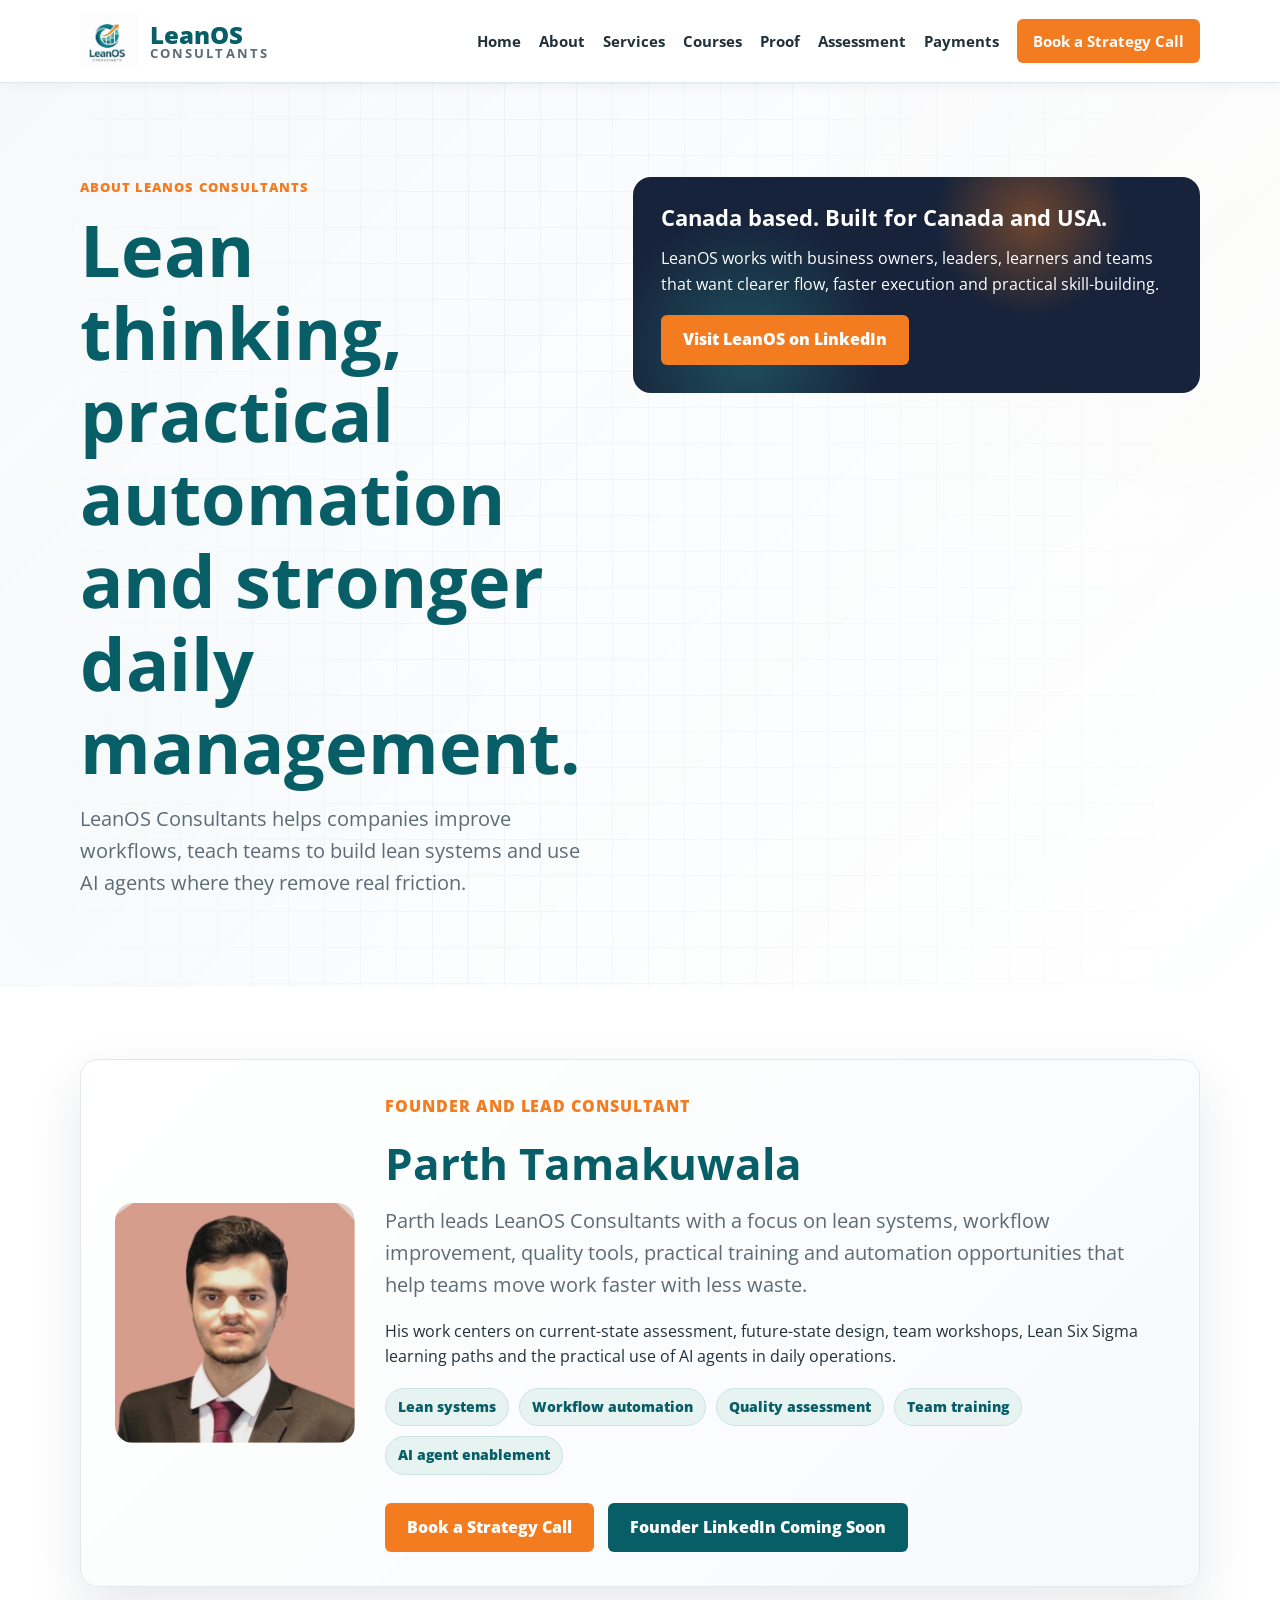
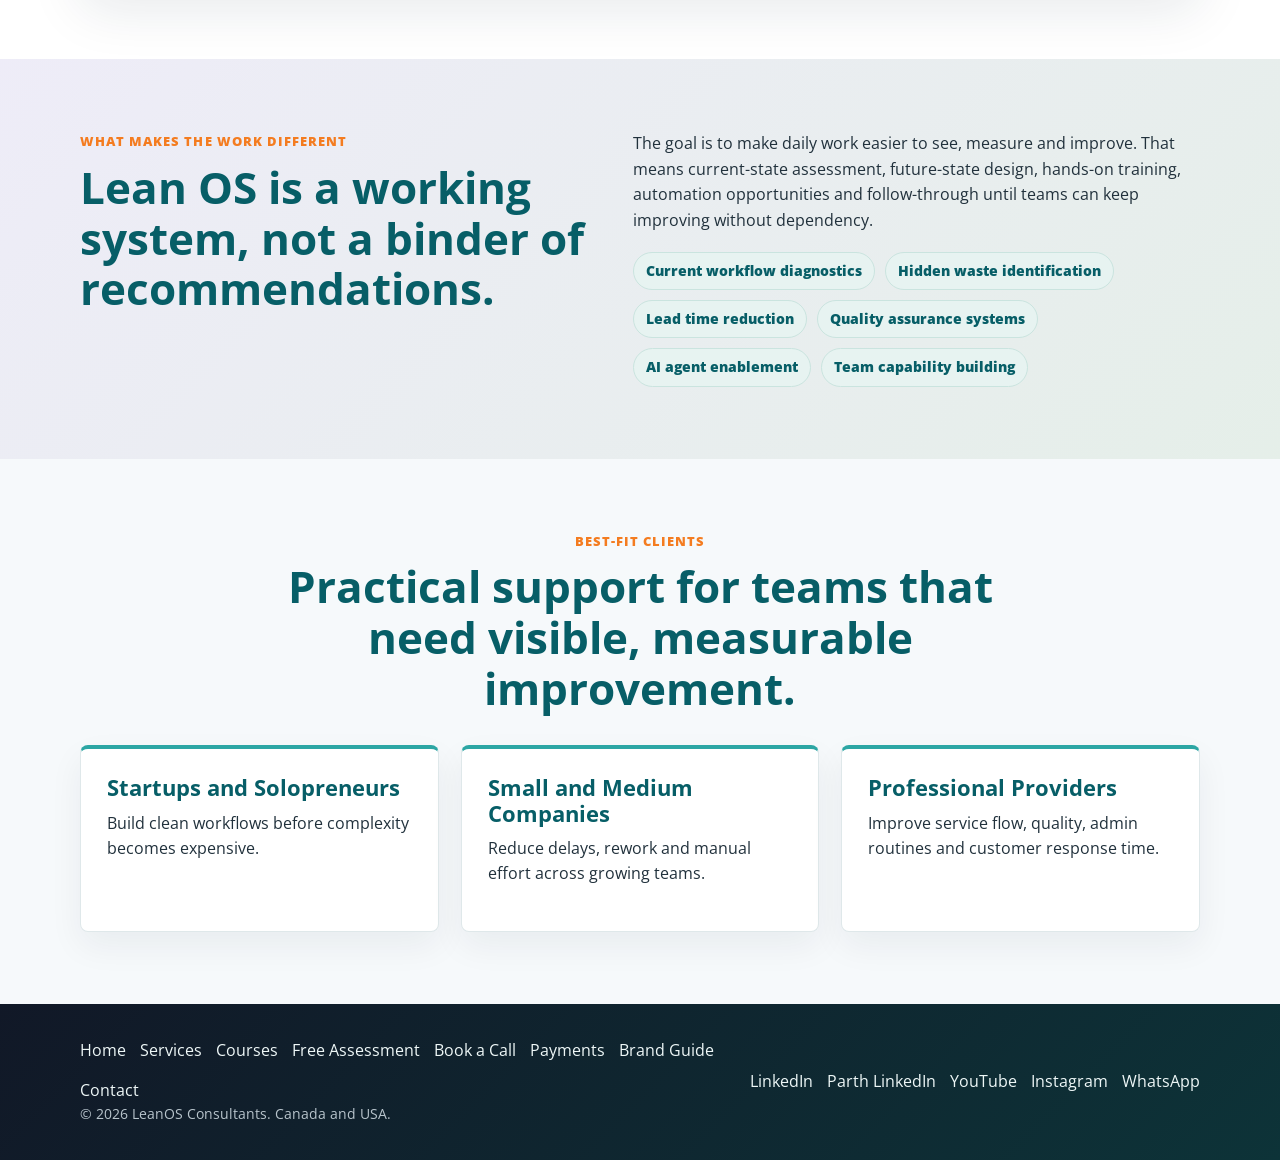
==== about.html @ dd46c3eb "Add files via upload" ====
<!DOCTYPE html>
<html lang="en">
<head>
  <meta charset="UTF-8">
  <meta name="viewport" content="width=device-width, initial-scale=1.0">
  <title>About | LeanOS Consultants</title>
  <meta name="description" content="Learn about LeanOS Consultants, a Canada-based consulting and training company serving clients across Canada and the USA.">
  <link rel="stylesheet" href="style.css">
</head>

<body>
<div id="header-placeholder"></div>

<main>
  <section class="hero">
    <div class="container split">
      <div>
        <p class="eyebrow">About LeanOS Consultants</p>
        <h1>Lean thinking, practical automation and stronger daily management.</h1>
        <p class="lead">
          LeanOS Consultants helps companies improve workflows, teach teams to build lean systems and use AI agents where they remove real friction.
        </p>
      </div>

      <div class="visual-card">
        <h3>Canada based. Built for Canada and USA.</h3>
        <p>LeanOS works with business owners, leaders, learners and teams that want clearer flow, faster execution and practical skill-building.</p>
        <a class="btn-primary" href="https://www.linkedin.com/company/leanos-consultants/" target="_blank" rel="noopener">Visit LeanOS on LinkedIn</a>
      </div>
    </div>
  </section>

  <section>
    <div class="container">
      <div class="founder-card">
        <div class="founder-photo">
          <img src="assets/images/parth-founder.jpg" alt="Parth Tamakuwala, founder of LeanOS Consultants">
        </div>
        <div>
          <p class="founder-meta">Founder and Lead Consultant</p>
          <h2>Parth Tamakuwala</h2>
          <p class="lead">
            Parth leads LeanOS Consultants with a focus on lean systems, workflow improvement, quality tools, practical training and automation opportunities that help teams move work faster with less waste.
          </p>
          <p>
            His work centers on current-state assessment, future-state design, team workshops, Lean Six Sigma learning paths and the practical use of AI agents in daily operations.
          </p>
          <div class="pill-row">
            <span class="pill">Lean systems</span>
            <span class="pill">Workflow automation</span>
            <span class="pill">Quality assessment</span>
            <span class="pill">Team training</span>
            <span class="pill">AI agent enablement</span>
          </div>
          <div class="button-row">
            <a class="btn-primary page-link" href="contact.html">Book a Strategy Call</a>
            <a class="btn-secondary" href="#" aria-label="Parth Tamakuwala LinkedIn profile placeholder">Founder LinkedIn Coming Soon</a>
          </div>
        </div>
      </div>
    </div>
  </section>

  <section class="story-band">
    <div class="container split">
      <div class="section-heading">
        <p class="eyebrow">What makes the work different</p>
        <h2>Lean OS is a working system, not a binder of recommendations.</h2>
      </div>

      <div>
        <p>
          The goal is to make daily work easier to see, measure and improve. That means current-state assessment, future-state design, hands-on training, automation opportunities and follow-through until teams can keep improving without dependency.
        </p>
        <div class="pill-row">
          <span class="pill">Current workflow diagnostics</span>
          <span class="pill">Hidden waste identification</span>
          <span class="pill">Lead time reduction</span>
          <span class="pill">Quality assurance systems</span>
          <span class="pill">AI agent enablement</span>
          <span class="pill">Team capability building</span>
        </div>
      </div>
    </div>
  </section>

  <section class="alt-bg">
    <div class="container">
      <div class="section-heading center">
        <p class="eyebrow">Best-fit clients</p>
        <h2>Practical support for teams that need visible, measurable improvement.</h2>
      </div>
      <div class="cards">
        <div class="card">
          <h3>Startups and Solopreneurs</h3>
          <p>Build clean workflows before complexity becomes expensive.</p>
        </div>
        <div class="card">
          <h3>Small and Medium Companies</h3>
          <p>Reduce delays, rework and manual effort across growing teams.</p>
        </div>
        <div class="card">
          <h3>Professional Providers</h3>
          <p>Improve service flow, quality, admin routines and customer response time.</p>
        </div>
      </div>
    </div>
  </section>
</main>

<div id="footer-placeholder"></div>
<script src="layout.js"></script>
</body>
</html>
---- style.css ----
@import url("https://fonts.googleapis.com/css2?family=Open+Sans:wght@400;600;700;800;900&display=swap");

/* ===== LeanOS Consultants brand system ===== */
:root {
  --white: #ffffff;
  --ink: #21313c;
  --muted: #5d6b76;
  --line: #dfe8ea;
  --light-bg: #f6f9fb;
  --panel: #ffffff;
  --deep-teal: #075e67;
  --deep-teal-hover: #064c54;
  --medium-teal: #2ca6a4;
  --mint: #b8ddd6;
  --orange: #f47c20;
  --orange-hover: #d96610;
  --navy: #17233a;
  --blue: #335c81;
  --gold: #f2b84b;
  --sage: #dce9df;
  --lavender: #ece9f7;
  --charcoal: #111827;
}

* {
  box-sizing: border-box;
}

html,
body {
  margin: 0;
  min-height: 100%;
}

body {
  color: var(--ink);
  font-family: "Open Sans", Calibri, Arial, sans-serif;
  line-height: 1.6;
  background:
    linear-gradient(180deg, rgba(246, 249, 251, 0.7), rgba(255, 255, 255, 0) 420px),
    var(--white);
  display: flex;
  flex-direction: column;
}

main {
  flex: 1;
}

a {
  color: inherit;
}

.container {
  width: min(1120px, calc(100% - 40px));
  margin: 0 auto;
}

section {
  padding: 72px 0;
}

.section-heading {
  max-width: 760px;
  margin-bottom: 32px;
}

.section-heading.center {
  text-align: center;
  margin-left: auto;
  margin-right: auto;
}

.eyebrow {
  color: var(--orange);
  font-size: 13px;
  font-weight: 800;
  letter-spacing: 0.08em;
  margin: 0 0 10px;
  text-transform: uppercase;
}

h1,
h2,
h3 {
  color: var(--deep-teal);
  font-family: "Open Sans", Calibri, Arial, sans-serif;
  line-height: 1.15;
  margin: 0 0 16px;
}

h1 {
  font-size: clamp(40px, 6vw, 72px);
  max-width: 880px;
}

h2 {
  font-size: clamp(30px, 4vw, 44px);
}

h3 {
  font-size: 22px;
}

p {
  margin: 0 0 18px;
}

.lead {
  color: var(--muted);
  font-size: 20px;
  max-width: 760px;
}

.muted {
  color: var(--muted);
}

/* ===== Header ===== */
header {
  backdrop-filter: blur(18px);
  background: rgba(255, 255, 255, 0.88);
  border-bottom: 1px solid var(--line);
  box-shadow: 0 2px 12px rgba(7, 94, 103, 0.06);
  position: sticky;
  top: 0;
  z-index: 1000;
}

header .container {
  display: flex;
  align-items: center;
  justify-content: space-between;
  gap: 24px;
  padding: 12px 0;
}

.logo {
  display: flex;
  align-items: center;
  gap: 12px;
  text-decoration: none;
}

.logo img {
  width: 58px;
  height: 58px;
  object-fit: contain;
}

.brand-text {
  display: flex;
  flex-direction: column;
  line-height: 1;
}

.brand-main {
  color: var(--deep-teal);
  font-size: 24px;
  font-weight: 800;
}

.brand-sub {
  color: var(--muted);
  font-size: 13px;
  font-weight: 700;
  letter-spacing: 0.16em;
  text-transform: uppercase;
}

nav {
  display: flex;
  align-items: center;
  gap: 18px;
  flex-wrap: wrap;
}

nav a {
  color: var(--ink);
  font-size: 15px;
  font-weight: 700;
  text-decoration: none;
}

nav a:hover {
  color: var(--orange);
}

nav .nav-cta {
  background: var(--orange);
  border-radius: 6px;
  color: var(--white);
  padding: 10px 16px;
}

nav .nav-cta:hover {
  background: var(--orange-hover);
  color: var(--white);
}

/* ===== Layout primitives ===== */
.hero {
  background:
    linear-gradient(135deg, rgba(246, 249, 251, 0.96), rgba(255, 255, 255, 0.9)),
    radial-gradient(circle at 92% 18%, rgba(242, 184, 75, 0.22), transparent 30%),
    radial-gradient(circle at 12% 80%, rgba(44, 166, 164, 0.2), transparent 32%);
  overflow: hidden;
  padding: 94px 0 70px;
  position: relative;
}

.hero::after {
  background-image:
    linear-gradient(rgba(7, 94, 103, 0.06) 1px, transparent 1px),
    linear-gradient(90deg, rgba(7, 94, 103, 0.06) 1px, transparent 1px);
  background-size: 36px 36px;
  content: "";
  inset: 0;
  mask-image: linear-gradient(90deg, transparent, #000 40%, transparent);
  opacity: 0.8;
  pointer-events: none;
  position: absolute;
}

.hero > .container {
  position: relative;
  z-index: 1;
}

.hero-grid {
  align-items: center;
  display: grid;
  gap: 40px;
  grid-template-columns: minmax(0, 1.25fr) minmax(280px, 0.75fr);
}

.hero-panel {
  background: var(--white);
  border: 1px solid var(--line);
  border-radius: 8px;
  box-shadow: 0 16px 40px rgba(7, 94, 103, 0.12);
  padding: 28px;
}

.hero-visual {
  background:
    linear-gradient(145deg, rgba(23, 35, 58, 0.94), rgba(7, 94, 103, 0.92)),
    var(--navy);
  border: 1px solid rgba(255, 255, 255, 0.12);
  border-radius: 18px;
  box-shadow: 0 28px 70px rgba(23, 35, 58, 0.28);
  color: var(--white);
  min-height: 430px;
  overflow: hidden;
  padding: 28px;
  position: relative;
  transform: rotate(1deg);
}

.hero-visual::before {
  background: linear-gradient(90deg, var(--orange), var(--gold), var(--medium-teal));
  content: "";
  height: 5px;
  left: 0;
  position: absolute;
  right: 0;
  top: 0;
}

.hero-visual img {
  background: var(--white);
  border-radius: 14px;
  box-shadow: 0 12px 30px rgba(0, 0, 0, 0.2);
  height: 84px;
  object-fit: contain;
  padding: 8px;
  width: 84px;
}

.hero-visual .visual-photo {
  background: transparent;
  border-radius: 16px;
  box-shadow: 0 18px 42px rgba(0, 0, 0, 0.26);
  display: block;
  height: 230px;
  margin: -4px 0 20px;
  object-fit: cover;
  padding: 0;
  width: 100%;
}

.visual-top {
  align-items: center;
  display: flex;
  justify-content: space-between;
  margin-bottom: 28px;
}

.visual-top p,
.visual-top h3,
.workflow-card p,
.metric-chip p {
  color: inherit;
  margin: 0;
}

.visual-top h3 {
  color: var(--white);
  font-size: 26px;
}

.workflow-map {
  display: grid;
  gap: 14px;
}

.workflow-card {
  align-items: center;
  background: rgba(255, 255, 255, 0.1);
  border: 1px solid rgba(255, 255, 255, 0.16);
  border-radius: 14px;
  display: grid;
  gap: 12px;
  grid-template-columns: 38px 1fr;
  padding: 16px;
}

.workflow-card span {
  align-items: center;
  background: var(--orange);
  border-radius: 50%;
  color: var(--white);
  display: inline-flex;
  font-weight: 900;
  height: 38px;
  justify-content: center;
  width: 38px;
}

.workflow-card strong {
  color: var(--white);
  display: block;
  margin-bottom: 2px;
}

.metric-row {
  display: grid;
  gap: 12px;
  grid-template-columns: repeat(2, minmax(0, 1fr));
  margin-top: 22px;
}

.metric-chip {
  background: rgba(255, 255, 255, 0.92);
  border-radius: 14px;
  color: var(--ink);
  padding: 16px;
}

.metric-chip strong {
  color: var(--deep-teal);
  display: block;
  font-size: 26px;
  line-height: 1;
  margin-bottom: 6px;
}

.hero-panel img {
  display: block;
  margin: 0 auto 20px;
  max-width: 190px;
  width: 70%;
}

.proof-list {
  display: grid;
  gap: 14px;
  margin: 0;
  padding: 0;
}

.proof-list li {
  border-top: 1px solid var(--line);
  color: var(--ink);
  list-style: none;
  padding-top: 14px;
}

.button-row {
  display: flex;
  flex-wrap: wrap;
  gap: 14px;
  margin-top: 28px;
}

.btn-primary,
.btn-secondary,
.primary-btn {
  align-items: center;
  border: 0;
  border-radius: 6px;
  cursor: pointer;
  display: inline-flex;
  font-family: inherit;
  font-size: 16px;
  font-weight: 800;
  justify-content: center;
  min-height: 48px;
  padding: 12px 22px;
  text-decoration: none;
  transition: background 0.2s ease, color 0.2s ease, box-shadow 0.2s ease, transform 0.2s ease;
}

.btn-primary,
.primary-btn {
  background: var(--orange);
  color: var(--white);
}

.btn-primary:hover,
.primary-btn:hover {
  background: var(--orange-hover);
  box-shadow: 0 10px 24px rgba(244, 124, 32, 0.22);
  transform: translateY(-2px);
}

.btn-secondary {
  background: var(--deep-teal);
  color: var(--white);
}

.btn-secondary:hover {
  background: var(--deep-teal-hover);
  box-shadow: 0 10px 24px rgba(7, 94, 103, 0.18);
  transform: translateY(-2px);
}

.text-link {
  color: var(--deep-teal);
  font-weight: 800;
  text-decoration-color: var(--medium-teal);
}

.alt-bg {
  background: var(--light-bg);
}

.split {
  align-items: start;
  display: grid;
  gap: 40px;
  grid-template-columns: minmax(0, 0.95fr) minmax(0, 1.05fr);
}

.cards,
.offer-grid,
.case-grid,
.course-grid,
.testimonial-grid {
  display: grid;
  gap: 22px;
  grid-template-columns: repeat(3, minmax(0, 1fr));
}

.card,
.offer-card,
.case-card,
.course-card,
.testimonial-card,
.contact-card,
.brand-card {
  background: var(--panel);
  border: 1px solid var(--line);
  border-radius: 8px;
  box-shadow: 0 14px 34px rgba(23, 35, 58, 0.06);
  padding: 26px;
  transition: border-color 0.2s ease, box-shadow 0.2s ease, transform 0.2s ease;
}

.card {
  border-top: 4px solid var(--medium-teal);
}

.card:hover,
.offer-card:hover,
.case-card:hover,
.course-card:hover,
.testimonial-card:hover,
.contact-card:hover,
.brand-card:hover {
  border-color: rgba(44, 166, 164, 0.45);
  box-shadow: 0 20px 44px rgba(23, 35, 58, 0.11);
  transform: translateY(-5px);
}

.card h3,
.offer-card h3,
.case-card h3,
.course-card h3,
.testimonial-card h3,
.contact-card h3 {
  margin-bottom: 10px;
}

.check-list,
.plain-list {
  margin: 0;
  padding-left: 20px;
}

.check-list li,
.plain-list li {
  margin-bottom: 10px;
}

.pill-row {
  display: flex;
  flex-wrap: wrap;
  gap: 10px;
  margin-top: 18px;
}

.pill {
  background: #e7f3f1;
  border: 1px solid #cae4df;
  border-radius: 999px;
  color: var(--deep-teal);
  display: inline-flex;
  font-size: 14px;
  font-weight: 800;
  padding: 7px 12px;
}

.stat-strip {
  display: grid;
  gap: 16px;
  grid-template-columns: repeat(4, minmax(0, 1fr));
}

.stat {
  background: var(--deep-teal);
  border-radius: 8px;
  color: var(--white);
  padding: 24px;
}

.stat strong {
  color: var(--orange);
  display: block;
  font-size: 36px;
  line-height: 1;
  margin-bottom: 8px;
}

.process {
  display: grid;
  gap: 16px;
}

.process-step {
  background:
    linear-gradient(90deg, rgba(255, 255, 255, 1), rgba(246, 249, 251, 0.9));
  border-left: 5px solid var(--orange);
  border-radius: 8px;
  box-shadow: 0 8px 24px rgba(17, 24, 39, 0.06);
  padding: 22px;
}

.process-step span {
  color: var(--orange);
  display: block;
  font-weight: 900;
  margin-bottom: 6px;
}

.cta-section {
  background:
    linear-gradient(135deg, rgba(23, 35, 58, 0.98), rgba(7, 94, 103, 0.96)),
    var(--deep-teal);
  color: var(--white);
  text-align: center;
}

.cta-section h2,
.cta-section p {
  color: var(--white);
}

.cta-section .lead {
  color: #d9eeee;
  margin-left: auto;
  margin-right: auto;
}

/* ===== Forms ===== */
form {
  background: var(--white);
  border: 1px solid var(--line);
  border-radius: 8px;
  box-shadow: 0 16px 40px rgba(7, 94, 103, 0.1);
  display: flex;
  flex-direction: column;
  gap: 18px;
  margin: 0 auto;
  max-width: 720px;
  padding: 32px;
}

.modern-form {
  background:
    linear-gradient(180deg, rgba(255, 255, 255, 0.96), rgba(246, 249, 251, 0.92)),
    var(--white);
  border: 1px solid rgba(7, 94, 103, 0.16);
  border-radius: 22px;
  box-shadow: 0 28px 70px rgba(23, 35, 58, 0.12);
  max-width: 860px;
  padding: clamp(24px, 4vw, 42px);
  position: relative;
}

.modern-form::before {
  background: linear-gradient(90deg, var(--orange), var(--gold), var(--medium-teal));
  border-radius: 22px 22px 0 0;
  content: "";
  height: 6px;
  left: 0;
  position: absolute;
  right: 0;
  top: 0;
}

.form-kicker {
  color: var(--orange);
  font-size: 12px;
  font-weight: 900;
  letter-spacing: 0.12em;
  margin: 0 0 4px;
  text-transform: uppercase;
}

form .form-title {
  margin-bottom: 0;
  text-align: left;
}

.form-row {
  display: grid;
  gap: 16px;
  grid-template-columns: repeat(2, minmax(0, 1fr));
}

label {
  color: var(--deep-teal);
  display: block;
  font-size: 14px;
  font-weight: 800;
  margin-bottom: 6px;
}

input,
select,
textarea {
  background: #f7fafb;
  border: 1px solid #d6e3e6;
  border-radius: 12px;
  color: var(--ink);
  font: inherit;
  min-height: 56px;
  padding: 14px 16px;
  transition: background 0.2s ease, border-color 0.2s ease, box-shadow 0.2s ease;
  width: 100%;
}

input:focus,
select:focus,
textarea:focus {
  background: var(--white);
  border-color: var(--medium-teal);
  box-shadow: 0 0 0 3px rgba(44, 166, 164, 0.18);
  outline: 0;
}

textarea {
  min-height: 140px;
  resize: vertical;
}

.thank-you {
  color: var(--deep-teal);
  display: none;
  font-weight: 800;
  margin: 0;
}

.form-error {
  color: #a33a2a;
  display: none;
  font-weight: 800;
  margin: 0;
}

.form-actions {
  display: flex;
  flex-wrap: wrap;
  gap: 12px;
}

.field {
  min-width: 0;
}

.contact-layout {
  align-items: start;
  display: grid;
  gap: 34px;
  grid-template-columns: minmax(0, 0.75fr) minmax(320px, 1.25fr);
}

.contact-stack {
  display: grid;
  gap: 18px;
}

.contact-layout-modern {
  grid-template-columns: minmax(280px, 0.62fr) minmax(360px, 1.38fr);
}

.contact-profile-card {
  background:
    linear-gradient(145deg, rgba(23, 35, 58, 0.98), rgba(7, 94, 103, 0.95));
  border: 0;
  color: var(--white);
}

.contact-profile-card h3,
.contact-profile-card p,
.contact-profile-card a {
  color: var(--white);
}

.contact-profile-card .muted {
  color: #d9eeee;
}

.mini-logo {
  background: var(--white);
  border-radius: 16px;
  display: inline-flex;
  margin-bottom: 18px;
  padding: 8px;
}

.mini-logo img {
  height: 74px;
  object-fit: contain;
  width: 74px;
}

.next-step-card {
  background: #fff8ed;
  border-color: rgba(244, 124, 32, 0.2);
}

.next-step {
  align-items: start;
  display: grid;
  gap: 12px;
  grid-template-columns: 34px 1fr;
  margin-top: 14px;
}

.next-step span {
  align-items: center;
  background: var(--orange);
  border-radius: 50%;
  color: var(--white);
  display: inline-flex;
  font-weight: 900;
  height: 34px;
  justify-content: center;
  width: 34px;
}

.next-step p {
  margin: 4px 0 0;
}

/* ===== Footer ===== */
footer {
  background:
    linear-gradient(135deg, var(--charcoal), #0d3338);
  color: var(--white);
  padding: 34px 0;
}

.footer-container {
  align-items: center;
  display: grid;
  gap: 20px;
  grid-template-columns: 1fr auto;
  width: min(1120px, calc(100% - 40px));
  margin: 0 auto;
}

.footer-links,
.footer-socials {
  display: flex;
  flex-wrap: wrap;
  gap: 14px;
}

.footer-links a,
.footer-socials a {
  color: #eef7f7;
  text-decoration: none;
}

.footer-links a:hover,
.footer-socials a:hover {
  color: var(--orange);
}

.footer-copy {
  color: #b8c4cc;
  font-size: 14px;
}

/* ===== Assessment page ===== */
.assessment-shell {
  background: var(--light-bg);
}

.assessment-header {
  background: var(--deep-teal);
  color: var(--white);
  padding: 54px 0;
}

.modern-assessment-hero {
  background:
    linear-gradient(135deg, rgba(7, 94, 103, 0.97), rgba(23, 35, 58, 0.95)),
    var(--deep-teal);
  overflow: hidden;
  position: relative;
}

.modern-assessment-hero::after {
  background-image:
    linear-gradient(rgba(255, 255, 255, 0.08) 1px, transparent 1px),
    linear-gradient(90deg, rgba(255, 255, 255, 0.08) 1px, transparent 1px);
  background-size: 34px 34px;
  content: "";
  inset: 0;
  opacity: 0.6;
  pointer-events: none;
  position: absolute;
}

.modern-assessment-hero > .container {
  position: relative;
  z-index: 1;
}

.assessment-header h1,
.assessment-header p {
  color: var(--white);
}

.assessment-summary-card {
  background: rgba(255, 255, 255, 0.12);
  border: 1px solid rgba(255, 255, 255, 0.18);
  border-radius: 18px;
  color: var(--white);
  padding: 26px;
}

.assessment-summary-card h3,
.assessment-summary-card p {
  color: var(--white);
}

.summary-image {
  border-radius: 14px;
  display: block;
  height: 190px;
  margin-bottom: 20px;
  object-fit: cover;
  width: 100%;
}

.assessment-form {
  margin-top: -120px;
}

.assessment-card {
  background: rgba(255, 255, 255, 0.92);
  border: 1px solid rgba(7, 94, 103, 0.12);
  border-radius: 18px;
  margin-bottom: 24px;
  padding: clamp(22px, 3vw, 32px);
}

.assessment-question {
  align-items: center;
  background: #f7fafb;
  border: 1px solid #e4edf0;
  border-radius: 14px;
  display: grid;
  gap: 18px;
  grid-template-columns: minmax(0, 1fr) 170px;
  margin: 12px 0;
  padding: 14px;
}

.assessment-question:first-of-type {
  border-top: 1px solid #e4edf0;
}

.assessment-actions {
  display: flex;
  flex-wrap: wrap;
  gap: 12px;
  justify-content: center;
  margin: 28px 0;
}

.result-bar {
  background: #e7f3f1;
  border-radius: 999px;
  height: 12px;
  overflow: hidden;
}

.result-bar span {
  background: var(--orange);
  display: block;
  height: 100%;
}

.calendar-shell {
  background: var(--white);
  border: 1px solid var(--line);
  border-radius: 22px;
  box-shadow: 0 28px 70px rgba(23, 35, 58, 0.1);
  overflow: hidden;
}

.calendar-header {
  align-items: center;
  display: flex;
  gap: 18px;
  justify-content: space-between;
  padding: 24px 28px;
}

.calendar-frame {
  border: 0;
  display: block;
  height: 760px;
  width: 100%;
}

.payment-grid {
  display: grid;
  gap: 22px;
  grid-template-columns: repeat(3, minmax(0, 1fr));
}

.payment-card {
  background:
    linear-gradient(180deg, rgba(255, 255, 255, 1), rgba(246, 249, 251, 0.95));
  border: 1px solid var(--line);
  border-radius: 20px;
  box-shadow: 0 20px 48px rgba(23, 35, 58, 0.08);
  display: flex;
  flex-direction: column;
  min-height: 300px;
  padding: 28px;
}

.payment-card .btn-primary {
  margin-top: auto;
}

/* ===== Brand guide ===== */
.brand-grid {
  display: grid;
  gap: 18px;
  grid-template-columns: repeat(2, minmax(0, 1fr));
}

.swatch {
  align-items: center;
  display: flex;
  gap: 14px;
  margin: 12px 0;
}

.swatch-color {
  border: 1px solid var(--line);
  border-radius: 6px;
  height: 54px;
  width: 72px;
}

/* ===== Modern visual sections ===== */
.story-band {
  background:
    linear-gradient(135deg, rgba(236, 233, 247, 0.8), rgba(220, 233, 223, 0.65)),
    var(--light-bg);
}

.visual-card {
  background: var(--navy);
  border-radius: 18px;
  color: var(--white);
  overflow: hidden;
  padding: 28px;
  position: relative;
}

.visual-card::after {
  background:
    radial-gradient(circle at 70% 20%, rgba(244, 124, 32, 0.4), transparent 22%),
    radial-gradient(circle at 20% 80%, rgba(44, 166, 164, 0.35), transparent 28%);
  content: "";
  inset: 0;
  pointer-events: none;
  position: absolute;
}

.visual-card > * {
  position: relative;
  z-index: 1;
}

.visual-card h3,
.visual-card p {
  color: var(--white);
}

.image-card {
  background: var(--white);
  border: 1px solid var(--line);
  border-radius: 18px;
  box-shadow: 0 24px 58px rgba(23, 35, 58, 0.1);
  overflow: hidden;
}

.image-card img {
  display: block;
  height: 320px;
  object-fit: cover;
  width: 100%;
}

.image-card-content {
  padding: 24px;
}

.image-card-content p:last-child {
  margin-bottom: 0;
}

.media-grid {
  display: grid;
  gap: 22px;
  grid-template-columns: repeat(3, minmax(0, 1fr));
}

.media-card {
  background: var(--white);
  border: 1px solid var(--line);
  border-radius: 18px;
  box-shadow: 0 18px 44px rgba(23, 35, 58, 0.08);
  overflow: hidden;
}

.media-card img {
  display: block;
  height: 210px;
  object-fit: cover;
  width: 100%;
}

.media-card div {
  padding: 22px;
}

.offer-card img,
.course-card img {
  border-radius: 14px;
  display: block;
  height: 180px;
  margin: -8px -8px 18px;
  object-fit: cover;
  width: calc(100% + 16px);
}

.industry-strip {
  display: grid;
  gap: 16px;
  grid-template-columns: repeat(6, minmax(0, 1fr));
}

.industry-tile {
  background: var(--white);
  border: 1px solid var(--line);
  border-radius: 14px;
  color: var(--deep-teal);
  font-weight: 800;
  min-height: 120px;
  padding: 18px;
}

.industry-tile:nth-child(2n) {
  background: var(--sage);
}

.industry-tile:nth-child(3n) {
  background: var(--lavender);
}

.industry-tile:nth-child(4n) {
  background: #fff5e7;
}

.founder-card {
  align-items: center;
  background:
    linear-gradient(135deg, rgba(255, 255, 255, 0.94), rgba(246, 249, 251, 0.96));
  border: 1px solid var(--line);
  border-radius: 18px;
  box-shadow: 0 22px 54px rgba(23, 35, 58, 0.1);
  display: grid;
  gap: 30px;
  grid-template-columns: 240px 1fr;
  padding: 34px;
}

.founder-photo {
  align-items: center;
  aspect-ratio: 1;
  background:
    linear-gradient(135deg, rgba(7, 94, 103, 0.95), rgba(51, 92, 129, 0.95)),
    var(--deep-teal);
  border-radius: 18px;
  color: var(--white);
  display: flex;
  font-size: 64px;
  font-weight: 900;
  justify-content: center;
  overflow: hidden;
}

.founder-photo img {
  height: 100%;
  object-fit: cover;
  width: 100%;
}

.founder-meta {
  color: var(--orange);
  font-weight: 900;
  letter-spacing: 0.06em;
  text-transform: uppercase;
}

/* ===== Motion ===== */
@keyframes fadeUp {
  from {
    opacity: 0;
    transform: translateY(24px);
  }
  to {
    opacity: 1;
    transform: translateY(0);
  }
}

@keyframes gentleFloat {
  0%,
  100% {
    transform: translateY(0) rotate(1deg);
  }
  50% {
    transform: translateY(-10px) rotate(0deg);
  }
}

.hero h1,
.hero .lead,
.hero .button-row {
  animation: fadeUp 0.75s ease both;
}

.hero .lead {
  animation-delay: 0.1s;
}

.hero .button-row {
  animation-delay: 0.2s;
}

.hero-visual {
  animation: gentleFloat 7s ease-in-out infinite;
}

.reveal {
  opacity: 0;
  transform: translateY(22px);
  transition: opacity 0.7s ease, transform 0.7s ease;
}

.reveal.in-view {
  opacity: 1;
  transform: translateY(0);
}

@media (prefers-reduced-motion: reduce) {
  *,
  *::before,
  *::after {
    animation-duration: 0.01ms !important;
    animation-iteration-count: 1 !important;
    scroll-behavior: auto !important;
    transition-duration: 0.01ms !important;
  }
}

/* ===== Responsive ===== */
@media (max-width: 900px) {
  header .container,
  .hero-grid,
  .split,
  .contact-layout,
  .footer-container {
    grid-template-columns: 1fr;
  }

  header .container {
    align-items: flex-start;
  }

  nav {
    gap: 12px;
  }

  .cards,
  .offer-grid,
  .case-grid,
  .course-grid,
  .testimonial-grid,
  .payment-grid,
  .media-grid,
  .stat-strip,
  .brand-grid,
  .industry-strip,
  .founder-card {
    grid-template-columns: 1fr;
  }

  .hero-visual {
    transform: none;
  }

  .assessment-form {
    margin-top: -70px;
  }

  .calendar-header {
    align-items: flex-start;
    flex-direction: column;
  }
}

@media (max-width: 640px) {
  .container,
  .footer-container {
    width: min(100% - 28px, 1120px);
  }

  section {
    padding: 52px 0;
  }

  .form-row,
  .assessment-question {
    grid-template-columns: 1fr;
  }

  form {
    padding: 24px;
  }

  .logo img {
    width: 48px;
    height: 48px;
  }

  .metric-row {
    grid-template-columns: 1fr;
  }

  .founder-card {
    padding: 22px;
  }

  .calendar-frame {
    height: 680px;
  }

  .image-card img,
  .hero-visual .visual-photo {
    height: 240px;
  }
}
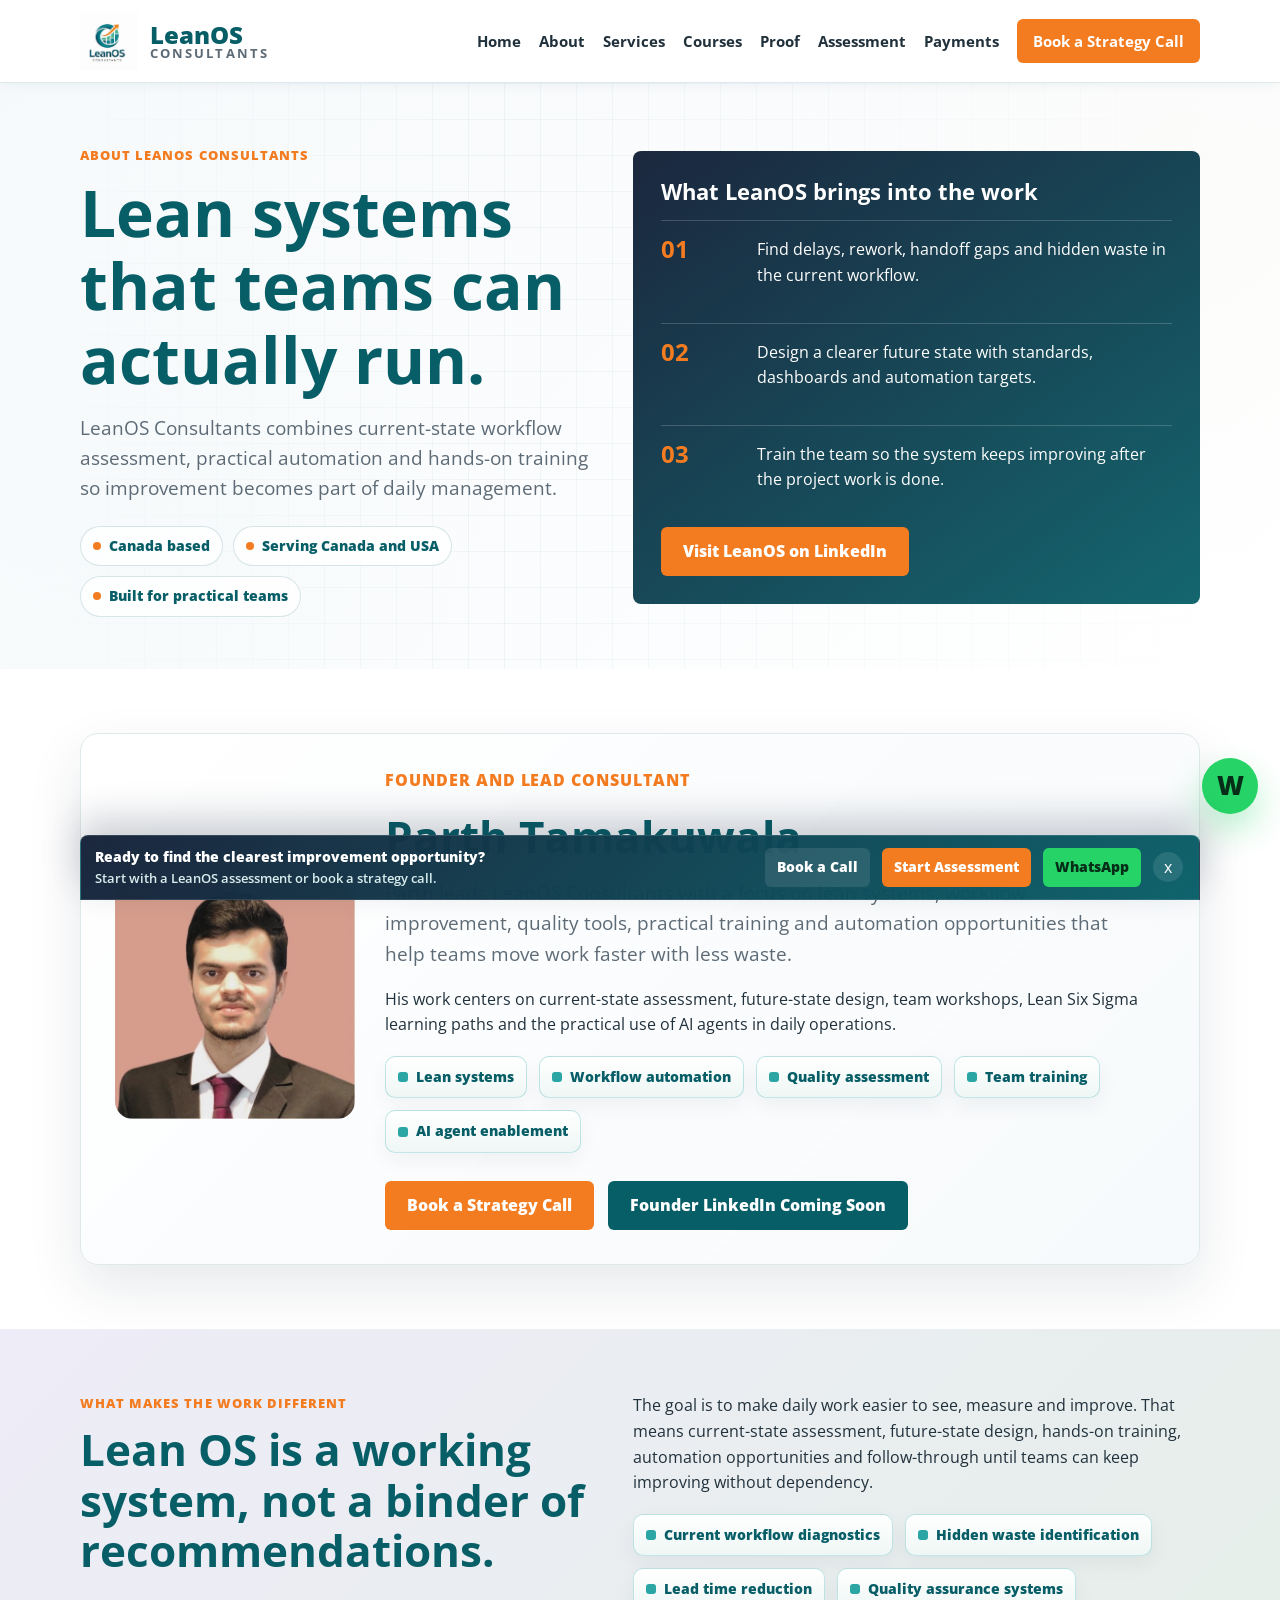
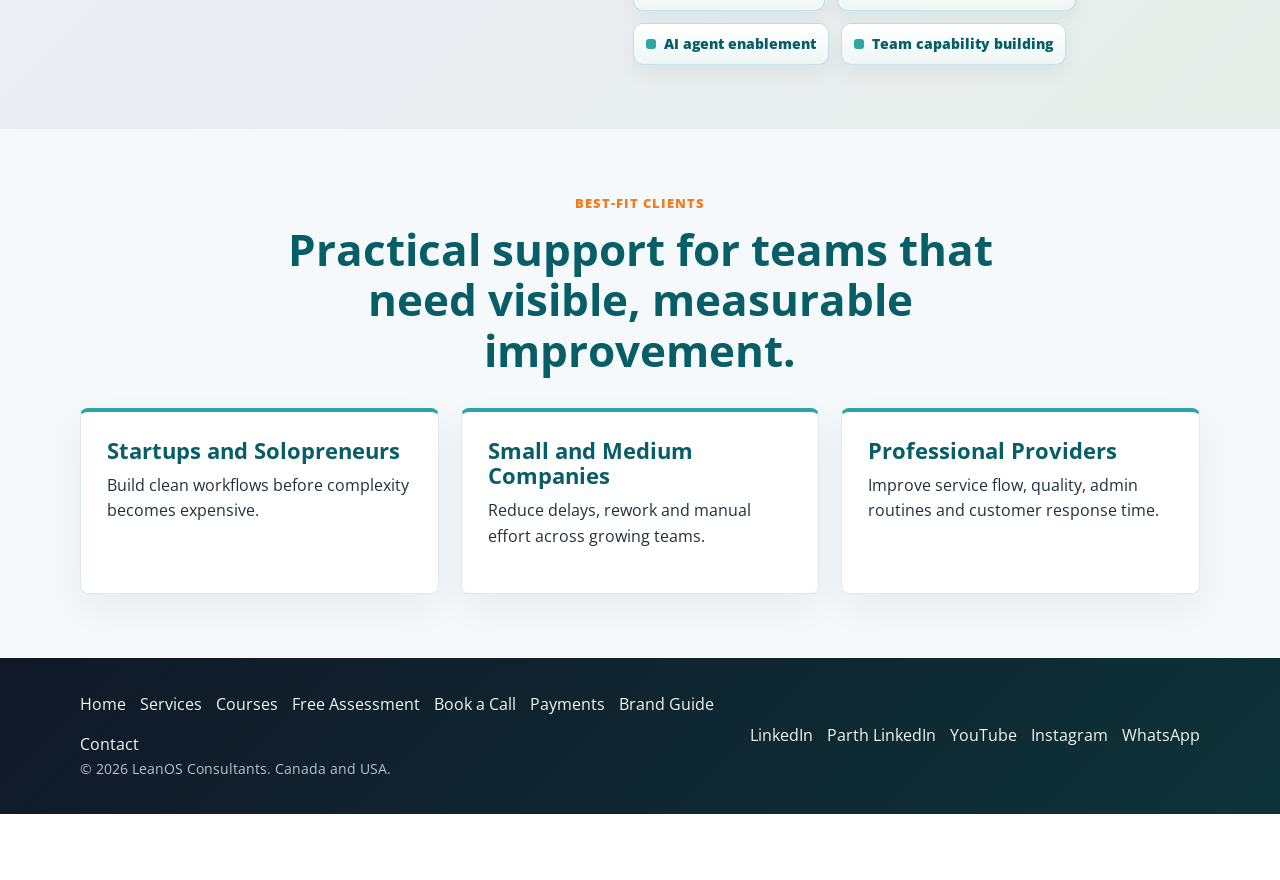
==== commit 3fd26fb5: "Add files via upload" ====
--- a/about.html
+++ b/about.html
@@ -12,19 +12,35 @@
 <div id="header-placeholder"></div>
 
 <main>
-  <section class="hero">
+  <section class="hero about-hero">
     <div class="container split">
-      <div>
+      <div class="hero-copy">
         <p class="eyebrow">About LeanOS Consultants</p>
-        <h1>Lean thinking, practical automation and stronger daily management.</h1>
+        <h1>Lean systems that teams can actually run.</h1>
         <p class="lead">
-          LeanOS Consultants helps companies improve workflows, teach teams to build lean systems and use AI agents where they remove real friction.
+          LeanOS Consultants combines current-state workflow assessment, practical automation and hands-on training so improvement becomes part of daily management.
         </p>
+        <div class="hero-badges">
+          <span class="mini-badge">Canada based</span>
+          <span class="mini-badge">Serving Canada and USA</span>
+          <span class="mini-badge">Built for practical teams</span>
+        </div>
       </div>
 
-      <div class="visual-card">
-        <h3>Canada based. Built for Canada and USA.</h3>
-        <p>LeanOS works with business owners, leaders, learners and teams that want clearer flow, faster execution and practical skill-building.</p>
+      <div class="about-snapshot">
+        <h3>What LeanOS brings into the work</h3>
+        <div class="snapshot-row">
+          <strong>01</strong>
+          <p>Find delays, rework, handoff gaps and hidden waste in the current workflow.</p>
+        </div>
+        <div class="snapshot-row">
+          <strong>02</strong>
+          <p>Design a clearer future state with standards, dashboards and automation targets.</p>
+        </div>
+        <div class="snapshot-row">
+          <strong>03</strong>
+          <p>Train the team so the system keeps improving after the project work is done.</p>
+        </div>
         <a class="btn-primary" href="https://www.linkedin.com/company/leanos-consultants/" target="_blank" rel="noopener">Visit LeanOS on LinkedIn</a>
       </div>
     </div>
--- a/style.css
+++ b/style.css
@@ -41,6 +41,7 @@
     var(--white);
   display: flex;
   flex-direction: column;
+  padding-bottom: 66px;
 }
 
 main {
@@ -57,7 +58,7 @@
 }
 
 section {
-  padding: 72px 0;
+  padding: 64px 0;
 }
 
 .section-heading {
@@ -90,8 +91,8 @@
 }
 
 h1 {
-  font-size: clamp(40px, 6vw, 72px);
-  max-width: 880px;
+  font-size: clamp(38px, 5.4vw, 64px);
+  max-width: 840px;
 }
 
 h2 {
@@ -108,7 +109,7 @@
 
 .lead {
   color: var(--muted);
-  font-size: 20px;
+  font-size: 19px;
   max-width: 760px;
 }
 
@@ -205,7 +206,7 @@
     radial-gradient(circle at 92% 18%, rgba(242, 184, 75, 0.22), transparent 30%),
     radial-gradient(circle at 12% 80%, rgba(44, 166, 164, 0.2), transparent 32%);
   overflow: hidden;
-  padding: 94px 0 70px;
+  padding: 56px 0 52px;
   position: relative;
 }
 
@@ -230,8 +231,95 @@
 .hero-grid {
   align-items: center;
   display: grid;
-  gap: 40px;
-  grid-template-columns: minmax(0, 1.25fr) minmax(280px, 0.75fr);
+  gap: 44px;
+  grid-template-columns: minmax(0, 1fr) minmax(360px, 0.9fr);
+}
+
+.hero-copy {
+  padding-top: 6px;
+}
+
+.home-hero {
+  min-height: calc(100vh - 92px);
+  padding: 44px 0 46px;
+}
+
+.home-hero .hero-grid {
+  align-items: start;
+}
+
+.home-hero h1 {
+  font-size: clamp(42px, 5.8vw, 70px);
+  max-width: 720px;
+}
+
+.home-hero .hero-visual {
+  min-height: 0;
+  padding: 20px;
+}
+
+.home-hero .hero-visual .visual-photo {
+  height: 136px;
+}
+
+.home-hero .visual-top {
+  margin-bottom: 14px;
+}
+
+.home-hero .workflow-card {
+  grid-template-columns: 34px 1fr;
+  padding: 8px 12px;
+}
+
+.home-hero .workflow-card span {
+  height: 34px;
+  width: 34px;
+}
+
+.home-hero .workflow-card p {
+  font-size: 14px;
+  line-height: 1.45;
+}
+
+.home-hero .visual-top h3 {
+  font-size: 22px;
+}
+
+.home-hero .visual-top img {
+  height: 70px;
+  width: 70px;
+}
+
+.home-hero .metric-row {
+  display: none;
+}
+
+.hero-badges {
+  display: flex;
+  flex-wrap: wrap;
+  gap: 10px;
+  margin-top: 22px;
+}
+
+.mini-badge {
+  align-items: center;
+  background: rgba(255, 255, 255, 0.78);
+  border: 1px solid rgba(7, 94, 103, 0.16);
+  border-radius: 999px;
+  color: var(--deep-teal);
+  display: inline-flex;
+  font-size: 14px;
+  font-weight: 800;
+  gap: 8px;
+  padding: 8px 12px;
+}
+
+.mini-badge::before {
+  background: var(--orange);
+  border-radius: 50%;
+  content: "";
+  height: 8px;
+  width: 8px;
 }
 
 .hero-panel {
@@ -250,11 +338,11 @@
   border-radius: 18px;
   box-shadow: 0 28px 70px rgba(23, 35, 58, 0.28);
   color: var(--white);
-  min-height: 430px;
+  min-height: 400px;
   overflow: hidden;
-  padding: 28px;
+  padding: 24px;
   position: relative;
-  transform: rotate(1deg);
+  transform: rotate(0.5deg);
 }
 
 .hero-visual::before {
@@ -278,14 +366,14 @@
 }
 
 .hero-visual .visual-photo {
-  background: transparent;
+  background: #f7fafb;
   border-radius: 16px;
   box-shadow: 0 18px 42px rgba(0, 0, 0, 0.26);
   display: block;
-  height: 230px;
+  height: 212px;
   margin: -4px 0 20px;
-  object-fit: cover;
-  padding: 0;
+  object-fit: contain;
+  padding: 10px;
   width: 100%;
 }
 
@@ -311,7 +399,7 @@
 
 .workflow-map {
   display: grid;
-  gap: 14px;
+  gap: 12px;
 }
 
 .workflow-card {
@@ -322,7 +410,7 @@
   display: grid;
   gap: 12px;
   grid-template-columns: 38px 1fr;
-  padding: 16px;
+  padding: 14px;
 }
 
 .workflow-card span {
@@ -347,7 +435,7 @@
   display: grid;
   gap: 12px;
   grid-template-columns: repeat(2, minmax(0, 1fr));
-  margin-top: 22px;
+  margin-top: 18px;
 }
 
 .metric-chip {
@@ -516,25 +604,90 @@
 .pill-row {
   display: flex;
   flex-wrap: wrap;
-  gap: 10px;
+  gap: 12px;
   margin-top: 18px;
 }
 
 .pill {
-  background: #e7f3f1;
-  border: 1px solid #cae4df;
-  border-radius: 999px;
+  align-items: center;
+  background: linear-gradient(180deg, #ffffff, #eef7f5);
+  border: 1px solid rgba(44, 166, 164, 0.28);
+  border-radius: 10px;
+  box-shadow: 0 8px 20px rgba(23, 35, 58, 0.05);
   color: var(--deep-teal);
   display: inline-flex;
   font-size: 14px;
   font-weight: 800;
-  padding: 7px 12px;
+  gap: 8px;
+  padding: 9px 12px;
+}
+
+.pill::before {
+  background: var(--medium-teal);
+  border-radius: 3px;
+  content: "";
+  height: 10px;
+  width: 10px;
 }
 
 .stat-strip {
   display: grid;
   gap: 16px;
   grid-template-columns: repeat(4, minmax(0, 1fr));
+}
+
+.proof-band {
+  background:
+    linear-gradient(135deg, rgba(23, 35, 58, 0.98), rgba(7, 94, 103, 0.95));
+  color: var(--white);
+  padding: 34px 0;
+}
+
+.proof-stats {
+  display: grid;
+  gap: 16px;
+  grid-template-columns: repeat(4, minmax(0, 1fr));
+  margin-bottom: 22px;
+}
+
+.proof-stats div {
+  background: rgba(255, 255, 255, 0.08);
+  border: 1px solid rgba(255, 255, 255, 0.13);
+  border-radius: 8px;
+  padding: 18px;
+}
+
+.proof-stats strong {
+  color: var(--orange);
+  display: block;
+  font-size: 34px;
+  line-height: 1;
+  margin-bottom: 7px;
+}
+
+.proof-stats span {
+  color: #e9f7f7;
+  font-weight: 800;
+}
+
+.sector-strip {
+  display: grid;
+  gap: 12px;
+  grid-template-columns: repeat(6, minmax(0, 1fr));
+}
+
+.sector-strip span {
+  align-items: center;
+  background: rgba(255, 255, 255, 0.92);
+  border-radius: 8px;
+  color: var(--deep-teal);
+  display: flex;
+  font-size: 14px;
+  font-weight: 900;
+  justify-content: center;
+  min-height: 58px;
+  padding: 12px;
+  text-align: center;
 }
 
 .stat {
@@ -566,6 +719,57 @@
   padding: 22px;
 }
 
+.method-grid {
+  display: grid;
+  gap: 18px;
+  grid-template-columns: repeat(5, minmax(0, 1fr));
+}
+
+.method-step {
+  background:
+    linear-gradient(180deg, rgba(255, 255, 255, 0.98), rgba(246, 249, 251, 0.94));
+  border: 1px solid rgba(7, 94, 103, 0.14);
+  border-radius: 8px;
+  box-shadow: 0 18px 44px rgba(23, 35, 58, 0.08);
+  min-height: 280px;
+  padding: 22px;
+  position: relative;
+}
+
+.method-step::before {
+  background: linear-gradient(180deg, var(--orange), var(--medium-teal));
+  border-radius: 8px 8px 0 0;
+  content: "";
+  height: 5px;
+  left: -1px;
+  position: absolute;
+  right: -1px;
+  top: -1px;
+}
+
+.method-step span {
+  align-items: center;
+  background: var(--navy);
+  border-radius: 50%;
+  color: var(--white);
+  display: inline-flex;
+  font-size: 13px;
+  font-weight: 900;
+  height: 38px;
+  justify-content: center;
+  margin-bottom: 18px;
+  width: 38px;
+}
+
+.method-step h3 {
+  font-size: 19px;
+}
+
+.method-step p {
+  color: var(--muted);
+  font-size: 15px;
+}
+
 .process-step span {
   color: var(--orange);
   display: block;
@@ -590,6 +794,173 @@
   color: #d9eeee;
   margin-left: auto;
   margin-right: auto;
+}
+
+.roi-section {
+  background:
+    linear-gradient(135deg, rgba(236, 233, 247, 0.55), rgba(220, 233, 223, 0.7)),
+    var(--light-bg);
+}
+
+.roi-calculator {
+  background: var(--white);
+  border: 1px solid rgba(7, 94, 103, 0.14);
+  border-radius: 8px;
+  box-shadow: 0 22px 54px rgba(23, 35, 58, 0.1);
+  display: grid;
+  gap: 18px;
+  padding: 28px;
+}
+
+.roi-field > div {
+  align-items: center;
+  display: flex;
+  justify-content: space-between;
+  gap: 16px;
+}
+
+.roi-field output {
+  color: var(--orange);
+  font-weight: 900;
+}
+
+.roi-field input[type="range"] {
+  accent-color: var(--deep-teal);
+  background: transparent;
+  border: 0;
+  min-height: 32px;
+  padding: 0;
+}
+
+.roi-result {
+  background:
+    linear-gradient(135deg, rgba(7, 94, 103, 0.96), rgba(23, 35, 58, 0.94));
+  border-radius: 8px;
+  color: var(--white);
+  padding: 22px;
+}
+
+.roi-result p,
+.roi-result span {
+  color: #e9f7f7;
+  margin: 0;
+}
+
+.roi-result strong {
+  color: var(--white);
+  display: block;
+  font-size: clamp(34px, 5vw, 52px);
+  line-height: 1;
+  margin: 8px 0;
+}
+
+.sticky-action-bar {
+  align-items: center;
+  background:
+    linear-gradient(135deg, rgba(23, 35, 58, 0.98), rgba(7, 94, 103, 0.97));
+  border: 1px solid rgba(255, 255, 255, 0.12);
+  border-radius: 8px 8px 0 0;
+  bottom: 0;
+  box-shadow: 0 -16px 36px rgba(23, 35, 58, 0.22);
+  color: var(--white);
+  display: grid;
+  gap: 12px;
+  grid-template-columns: 1fr auto auto auto 32px;
+  left: 50%;
+  max-width: 1120px;
+  padding: 10px 14px;
+  position: fixed;
+  transform: translateX(-50%);
+  width: min(100% - 32px, 1120px);
+  z-index: 1200;
+}
+
+.sticky-action-bar p {
+  color: var(--white);
+  font-size: 14px;
+  font-weight: 800;
+  margin: 0;
+}
+
+.sticky-action-bar span {
+  color: #d9eeee;
+  display: block;
+  font-size: 13px;
+  font-weight: 600;
+}
+
+.sticky-action-bar a {
+  border-radius: 6px;
+  font-size: 14px;
+  font-weight: 900;
+  min-height: 38px;
+  padding: 8px 12px;
+  text-decoration: none;
+}
+
+.sticky-action-bar .sticky-call {
+  background: rgba(255, 255, 255, 0.1);
+  color: var(--white);
+}
+
+.sticky-action-bar .sticky-assessment {
+  background: var(--orange);
+  color: var(--white);
+}
+
+.sticky-action-bar .sticky-whatsapp {
+  background: #25d366;
+  color: #062d18;
+}
+
+.sticky-action-close {
+  align-items: center;
+  background: rgba(255, 255, 255, 0.1);
+  border: 0;
+  border-radius: 50%;
+  color: var(--white);
+  cursor: pointer;
+  display: inline-flex;
+  font: inherit;
+  height: 30px;
+  justify-content: center;
+  width: 30px;
+}
+
+.whatsapp-float {
+  align-items: center;
+  background: #25d366;
+  border-radius: 50%;
+  bottom: 86px;
+  box-shadow: 0 16px 34px rgba(37, 211, 102, 0.32);
+  color: #062d18;
+  display: inline-flex;
+  font-size: 26px;
+  font-weight: 900;
+  height: 56px;
+  justify-content: center;
+  position: fixed;
+  right: 22px;
+  text-decoration: none;
+  width: 56px;
+  z-index: 1195;
+}
+
+.whatsapp-float::before {
+  content: "W";
+}
+
+.whatsapp-float:hover,
+.sticky-action-bar .sticky-whatsapp:hover {
+  background: #1fb857;
+}
+
+body.sticky-action-hidden {
+  padding-bottom: 0;
+}
+
+body.sticky-action-hidden .sticky-action-bar {
+  display: none;
 }
 
 /* ===== Forms ===== */
@@ -827,13 +1198,15 @@
 
 /* ===== Assessment page ===== */
 .assessment-shell {
-  background: var(--light-bg);
+  background:
+    linear-gradient(180deg, #eef5f7 0, #f8fbfc 520px, #ffffff 100%),
+    var(--light-bg);
 }
 
 .assessment-header {
   background: var(--deep-teal);
   color: var(--white);
-  padding: 54px 0;
+  padding: 48px 0 104px;
 }
 
 .modern-assessment-hero {
@@ -861,6 +1234,40 @@
   z-index: 1;
 }
 
+.assessment-hero-grid {
+  align-items: center;
+  display: grid;
+  gap: 44px;
+  grid-template-columns: minmax(0, 1fr) minmax(360px, 0.86fr);
+}
+
+.assessment-hero-copy h1 {
+  max-width: 620px;
+}
+
+.assessment-stat-row {
+  display: grid;
+  gap: 12px;
+  grid-template-columns: repeat(3, minmax(0, 1fr));
+  margin-top: 28px;
+}
+
+.assessment-stat-row span {
+  background: rgba(255, 255, 255, 0.11);
+  border: 1px solid rgba(255, 255, 255, 0.16);
+  border-radius: 8px;
+  color: #e9f7f7;
+  font-weight: 800;
+  padding: 14px;
+}
+
+.assessment-stat-row strong {
+  color: var(--orange);
+  display: block;
+  font-size: 30px;
+  line-height: 1;
+}
+
 .assessment-header h1,
 .assessment-header p {
   color: var(--white);
@@ -882,38 +1289,191 @@
 .summary-image {
   border-radius: 14px;
   display: block;
-  height: 190px;
+  height: 160px;
   margin-bottom: 20px;
-  object-fit: cover;
+  object-fit: contain;
+  background: #f7fafb;
   width: 100%;
 }
 
+.assessment-tool-section {
+  margin-top: -56px;
+  padding: 0 0 72px;
+  position: relative;
+  z-index: 2;
+}
+
+.assessment-layout {
+  align-items: start;
+  display: grid;
+  gap: 28px;
+  grid-template-columns: 280px minmax(0, 1fr);
+}
+
+.assessment-guide {
+  background:
+    linear-gradient(180deg, #ffffff, #f4faf9);
+  border: 1px solid rgba(7, 94, 103, 0.14);
+  border-radius: 8px;
+  box-shadow: 0 18px 42px rgba(23, 35, 58, 0.08);
+  padding: 24px;
+  position: sticky;
+  top: 104px;
+}
+
+.assessment-guide h2 {
+  font-size: 25px;
+}
+
+.score-guide {
+  display: grid;
+  gap: 8px;
+  margin: 18px 0;
+}
+
+.score-guide span {
+  align-items: center;
+  background: var(--white);
+  border: 1px solid #dce9df;
+  border-radius: 8px;
+  color: var(--deep-teal);
+  display: flex;
+  font-weight: 800;
+  justify-content: space-between;
+  padding: 9px 12px;
+}
+
 .assessment-form {
-  margin-top: -120px;
+  background: transparent;
+  border: 0;
+  box-shadow: none;
+  margin-top: 0;
+  max-width: none;
+  padding: 0;
+  width: 100%;
+}
+
+.assessment-form::before {
+  display: none;
 }
 
 .assessment-card {
-  background: rgba(255, 255, 255, 0.92);
-  border: 1px solid rgba(7, 94, 103, 0.12);
-  border-radius: 18px;
-  margin-bottom: 24px;
-  padding: clamp(22px, 3vw, 32px);
+  background: rgba(255, 255, 255, 0.96);
+  border: 1px solid rgba(7, 94, 103, 0.13);
+  border-radius: 8px;
+  box-shadow: 0 18px 42px rgba(23, 35, 58, 0.07);
+  margin-bottom: 18px;
+  padding: clamp(20px, 2.4vw, 28px);
+}
+
+.assessment-info-card {
+  border-top: 5px solid var(--orange);
+}
+
+.assessment-card-heading {
+  margin-bottom: 18px;
+}
+
+.assessment-card-heading h2 {
+  font-size: clamp(24px, 3vw, 34px);
+  margin-bottom: 0;
+}
+
+.assessment-category-grid {
+  display: grid;
+  gap: 18px;
+}
+
+.assessment-category-card {
+  display: grid;
+  gap: 12px;
+  grid-template-columns: repeat(2, minmax(0, 1fr));
+}
+
+.assessment-category-card .assessment-card-heading {
+  grid-column: 1 / -1;
 }
 
 .assessment-question {
-  align-items: center;
   background: #f7fafb;
   border: 1px solid #e4edf0;
-  border-radius: 14px;
-  display: grid;
-  gap: 18px;
-  grid-template-columns: minmax(0, 1fr) 170px;
-  margin: 12px 0;
-  padding: 14px;
+  border-radius: 8px;
+  margin: 0;
+  min-width: 0;
+  padding: 13px;
+}
+
+.assessment-shell main > section:not(.assessment-header) {
+  padding-top: 0;
+}
+
+.assessment-shell .reveal {
+  opacity: 1;
+  transform: none;
 }
 
 .assessment-question:first-of-type {
   border-top: 1px solid #e4edf0;
+}
+
+.assessment-question fieldset {
+  border: 0;
+  margin: 0;
+  min-width: 0;
+  padding: 0;
+}
+
+.assessment-question legend {
+  color: var(--ink);
+  font-size: 14px;
+  font-weight: 700;
+  line-height: 1.45;
+  margin-bottom: 10px;
+  padding: 0;
+}
+
+.score-options {
+  display: grid;
+  gap: 6px;
+  grid-template-columns: repeat(5, minmax(0, 1fr));
+}
+
+.score-options label {
+  margin: 0;
+}
+
+.score-options input {
+  height: 1px;
+  min-height: 0;
+  opacity: 0;
+  padding: 0;
+  position: absolute;
+  width: 1px;
+}
+
+.score-options span {
+  align-items: center;
+  background: var(--white);
+  border: 1px solid #d6e3e6;
+  border-radius: 8px;
+  color: var(--deep-teal);
+  cursor: pointer;
+  display: flex;
+  font-weight: 900;
+  height: 36px;
+  justify-content: center;
+  transition: background 0.2s ease, border-color 0.2s ease, color 0.2s ease, transform 0.2s ease;
+}
+
+.score-options input:checked + span {
+  background: var(--deep-teal);
+  border-color: var(--deep-teal);
+  color: var(--white);
+  transform: translateY(-1px);
+}
+
+.score-options input:focus + span {
+  box-shadow: 0 0 0 3px rgba(44, 166, 164, 0.2);
 }
 
 .assessment-actions {
@@ -922,6 +1482,26 @@
   gap: 12px;
   justify-content: center;
   margin: 28px 0;
+}
+
+.assessment-submit-bar {
+  background: var(--white);
+  border: 1px solid rgba(7, 94, 103, 0.12);
+  border-radius: 8px;
+  box-shadow: 0 18px 42px rgba(23, 35, 58, 0.08);
+  margin-bottom: 18px;
+  padding: 18px;
+  position: sticky;
+  bottom: 18px;
+  z-index: 5;
+}
+
+.assessment-shell .sticky-action-bar {
+  display: none;
+}
+
+.assessment-shell {
+  padding-bottom: 0;
 }
 
 .result-bar {
@@ -1017,6 +1597,60 @@
   overflow: hidden;
   padding: 28px;
   position: relative;
+}
+
+.about-hero .split,
+.services-hero .split {
+  align-items: center;
+}
+
+.about-snapshot {
+  background:
+    linear-gradient(145deg, rgba(23, 35, 58, 0.98), rgba(7, 94, 103, 0.95));
+  border-radius: 8px;
+  color: var(--white);
+  padding: 28px;
+}
+
+.about-snapshot h3,
+.about-snapshot p {
+  color: var(--white);
+}
+
+.snapshot-row {
+  border-top: 1px solid rgba(255, 255, 255, 0.18);
+  display: grid;
+  gap: 10px;
+  grid-template-columns: 86px 1fr;
+  padding: 16px 0;
+}
+
+.snapshot-row strong {
+  color: var(--orange);
+  font-size: 24px;
+  line-height: 1;
+}
+
+.services-hero-card img {
+  height: 300px;
+  object-position: center;
+}
+
+.services-hero-card .image-card-content {
+  display: grid;
+  gap: 12px;
+  grid-template-columns: 1fr auto;
+}
+
+.service-tag {
+  align-self: start;
+  background: #fff5e7;
+  border: 1px solid rgba(244, 124, 32, 0.24);
+  border-radius: 999px;
+  color: var(--orange);
+  font-size: 13px;
+  font-weight: 900;
+  padding: 8px 12px;
 }
 
 .visual-card::after {
@@ -1097,6 +1731,24 @@
   width: calc(100% + 16px);
 }
 
+.offer-card {
+  display: flex;
+  flex-direction: column;
+}
+
+.offer-card .plain-list {
+  margin-top: auto;
+}
+
+.offer-label {
+  color: var(--orange);
+  font-size: 12px;
+  font-weight: 900;
+  letter-spacing: 0.08em;
+  margin-bottom: 8px;
+  text-transform: uppercase;
+}
+
 .industry-strip {
   display: grid;
   gap: 16px;
@@ -1166,6 +1818,131 @@
   text-transform: uppercase;
 }
 
+/* ===== Case carousel ===== */
+.case-section-header {
+  align-items: center;
+  display: flex;
+  gap: 24px;
+  justify-content: space-between;
+  margin-bottom: 28px;
+}
+
+.case-section-header h2 {
+  margin-bottom: 0;
+}
+
+.case-carousel {
+  position: relative;
+}
+
+.case-track {
+  display: grid;
+  gap: 22px;
+  grid-auto-columns: calc(50% - 11px);
+  grid-auto-flow: column;
+  overflow-x: auto;
+  padding: 4px 2px 18px;
+  scroll-behavior: smooth;
+  scroll-snap-type: x mandatory;
+  scrollbar-width: none;
+}
+
+.case-track::-webkit-scrollbar {
+  display: none;
+}
+
+.case-slide {
+  min-height: 430px;
+  scroll-snap-align: start;
+}
+
+.case-slide h3 {
+  font-size: 24px;
+}
+
+.case-meta {
+  color: var(--orange);
+  font-size: 13px;
+  font-weight: 900;
+  letter-spacing: 0.08em;
+  margin-bottom: 16px;
+  text-transform: uppercase;
+}
+
+.case-points {
+  display: grid;
+  gap: 14px;
+}
+
+.case-points p {
+  background: #f7fafb;
+  border: 1px solid #e4edf0;
+  border-radius: 8px;
+  margin: 0;
+  padding: 13px 14px;
+}
+
+.case-controls {
+  display: flex;
+  gap: 12px;
+  justify-content: flex-end;
+  margin-top: 0;
+}
+
+.case-arrow {
+  align-items: center;
+  background: transparent;
+  border: 0;
+  cursor: pointer;
+  display: inline-flex;
+  height: 42px;
+  justify-content: center;
+  padding: 0;
+  position: relative;
+  width: 46px;
+}
+
+.case-arrow::before,
+.case-arrow::after {
+  border-right: 5px solid var(--deep-teal);
+  border-top: 5px solid var(--deep-teal);
+  content: "";
+  height: 16px;
+  position: absolute;
+  width: 16px;
+}
+
+.case-arrow-prev::before,
+.case-arrow-prev::after {
+  transform: rotate(-135deg);
+}
+
+.case-arrow-next::before,
+.case-arrow-next::after {
+  transform: rotate(45deg);
+}
+
+.case-arrow::before {
+  margin-left: -12px;
+}
+
+.case-arrow::after {
+  margin-left: 10px;
+}
+
+.case-arrow-prev::before {
+  margin-left: 10px;
+}
+
+.case-arrow-prev::after {
+  margin-left: -12px;
+}
+
+.case-arrow:hover::before,
+.case-arrow:hover::after {
+  border-color: var(--orange);
+}
+
 /* ===== Motion ===== */
 @keyframes fadeUp {
   from {
@@ -1233,6 +2010,8 @@
   header .container,
   .hero-grid,
   .split,
+  .assessment-hero-grid,
+  .assessment-layout,
   .contact-layout,
   .footer-container {
     grid-template-columns: 1fr;
@@ -1254,10 +2033,30 @@
   .payment-grid,
   .media-grid,
   .stat-strip,
+  .proof-stats,
+  .sector-strip,
   .brand-grid,
   .industry-strip,
-  .founder-card {
+  .founder-card,
+  .method-grid {
     grid-template-columns: 1fr;
+  }
+
+  .home-hero {
+    min-height: 0;
+  }
+
+  .case-track {
+    grid-auto-columns: minmax(280px, 88%);
+  }
+
+  .case-section-header {
+    align-items: flex-start;
+    flex-direction: column;
+  }
+
+  .case-controls {
+    align-self: flex-end;
   }
 
   .hero-visual {
@@ -1265,12 +2064,31 @@
   }
 
   .assessment-form {
-    margin-top: -70px;
+    margin-top: 0;
+  }
+
+  .assessment-guide {
+    position: static;
+  }
+
+  .assessment-category-card {
+    grid-template-columns: 1fr;
   }
 
   .calendar-header {
     align-items: flex-start;
     flex-direction: column;
+  }
+
+  .sticky-action-bar {
+    grid-template-columns: 1fr auto auto auto;
+    padding-right: 56px;
+  }
+
+  .sticky-action-close {
+    position: absolute;
+    right: 14px;
+    top: 14px;
   }
 }
 
@@ -1284,6 +2102,16 @@
     padding: 52px 0;
   }
 
+  .hero,
+  .home-hero {
+    padding: 42px 0;
+  }
+
+  h1,
+  .home-hero h1 {
+    font-size: clamp(36px, 13vw, 48px);
+  }
+
   .form-row,
   .assessment-question {
     grid-template-columns: 1fr;
@@ -1314,4 +2142,65 @@
   .hero-visual .visual-photo {
     height: 240px;
   }
-}
+
+  .assessment-summary-card {
+    display: none;
+  }
+
+  .assessment-header {
+    padding: 34px 0 92px;
+  }
+
+  .assessment-stat-row {
+    display: none;
+  }
+
+  .assessment-tool-section,
+  .assessment-shell main > section:not(.assessment-header) {
+    padding-top: 0;
+  }
+
+  .assessment-tool-section {
+    margin-top: -72px;
+  }
+
+  .assessment-guide {
+    display: none;
+  }
+
+  .services-hero-card .image-card-content {
+    grid-template-columns: 1fr;
+  }
+
+  body {
+    padding-bottom: 138px;
+  }
+
+  .sticky-action-bar {
+    gap: 10px;
+    grid-template-columns: repeat(3, minmax(0, 1fr));
+    padding: 12px 54px 12px 12px;
+  }
+
+  .sticky-action-bar p {
+    font-size: 13px;
+    grid-column: 1 / -1;
+  }
+
+  .sticky-action-bar span {
+    display: none;
+  }
+
+  .sticky-action-bar a {
+    font-size: 12px;
+    min-height: 36px;
+    padding: 8px 8px;
+  }
+
+  .whatsapp-float {
+    bottom: 152px;
+    height: 50px;
+    right: 16px;
+    width: 50px;
+  }
+}
